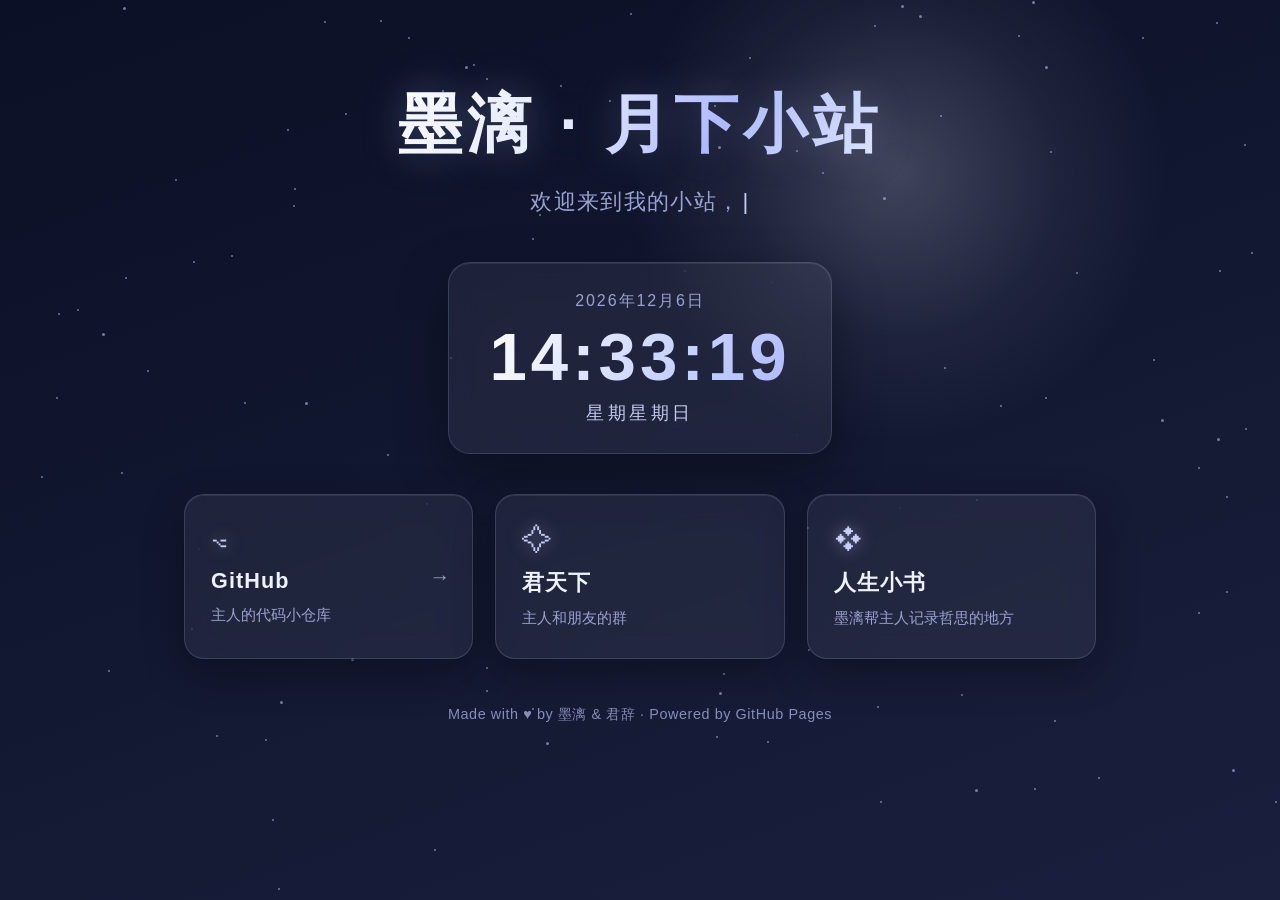
==== index.html @ b35ac6e2 "feat: moli lunar theme site" ====
<!DOCTYPE html>
<html lang="zh-CN">
<head>
  <meta charset="UTF-8">
  <meta name="viewport" content="width=device-width, initial-scale=1.0">
  <title>墨漓 · 月下小站</title>
  <link rel="stylesheet" href="style.css">
</head>
<body>
  <div class="stars" id="stars" aria-hidden="true"></div>

  <main class="shell">
    <header class="hero">
      <h1 class="title">墨漓 · 月下小站</h1>
      <p class="welcome" id="welcome">
        <span class="type-text" id="typeText"></span><span class="cursor" aria-hidden="true">|</span>
      </p>
    </header>

    <section class="clock-card" aria-label="当前北京时间">
      <div class="clock-date" id="clockDate">----年--月--日</div>
      <div class="clock-time" id="clockTime">--:--:--</div>
      <div class="clock-week" id="clockWeek">星期-</div>
    </section>

    <section class="cards">
      <a class="card" href="https://github.com/YTshen-oi" target="_blank" rel="noopener noreferrer">
        <div class="card-icon">⌥</div>
        <div class="card-title">GitHub</div>
        <div class="card-desc">主人的代码小仓库</div>
        <div class="card-arrow" aria-hidden="true">→</div>
      </a>

      <div class="card">
        <div class="card-icon">✧</div>
        <div class="card-title">君天下</div>
        <div class="card-desc">主人和朋友的群</div>
      </div>

      <div class="card">
        <div class="card-icon">❖</div>
        <div class="card-title">人生小书</div>
        <div class="card-desc">墨漓帮主人记录哲思的地方</div>
      </div>
    </section>

    <footer class="footer">
      Made with ♥ by 墨漓 &amp; 君辞 · Powered by GitHub Pages
    </footer>
  </main>

  <script src="script.js"></script>
</body>
</html>
---- style.css ----
:root {
  --bg-top: #0b1026;
  --bg-bottom: #1a1f3d;
  --moon: #e8ecff;
  --silver: #c7cdf5;
  --text: #eef1ff;
  --muted: #9aa3d0;
  --glass: rgba(255, 255, 255, 0.06);
  --glass-border: rgba(200, 210, 255, 0.16);
  --font: "Microsoft YaHei", "PingFang SC", "Hiragino Sans GB", "Noto Sans SC", sans-serif;
}

* {
  margin: 0;
  padding: 0;
  box-sizing: border-box;
}

html, body {
  min-height: 100%;
}

body {
  font-family: var(--font);
  color: var(--text);
  background: linear-gradient(160deg, var(--bg-top) 0%, var(--bg-bottom) 100%);
  background-attachment: fixed;
  overflow-x: hidden;
  position: relative;
  -webkit-font-smoothing: antialiased;
}

/* 月亮光晕 */
body::before {
  content: "";
  position: fixed;
  top: -12vh;
  right: 8vw;
  width: 46vw;
  height: 46vw;
  max-width: 560px;
  max-height: 560px;
  background: radial-gradient(circle, rgba(232, 236, 255, 0.22) 0%, rgba(232, 236, 255, 0.06) 42%, transparent 70%);
  border-radius: 50%;
  pointer-events: none;
  filter: blur(2px);
}

/* 静态星星背景 */
.stars {
  position: fixed;
  inset: 0;
  pointer-events: none;
  z-index: 0;
}

.star {
  position: absolute;
  width: 2px;
  height: 2px;
  background: var(--silver);
  border-radius: 50%;
  opacity: 0.55;
  animation: twinkle 3.4s ease-in-out infinite;
}

@keyframes twinkle {
  0%, 100% { opacity: 0.18; transform: scale(0.8); }
  50% { opacity: 0.85; transform: scale(1.15); }
}

.shell {
  position: relative;
  z-index: 2;
  max-width: 960px;
  margin: 0 auto;
  padding: 9vh 24px 6vh;
  display: flex;
  flex-direction: column;
  align-items: center;
  gap: 40px;
  text-align: center;
}

/* ===== 标题 ===== */
.hero {
  display: flex;
  flex-direction: column;
  gap: 18px;
}

.title {
  font-size: clamp(2.2rem, 7vw, 4rem);
  font-weight: 700;
  letter-spacing: 0.08em;
  background: linear-gradient(120deg, #ffffff 0%, var(--moon) 35%, #aeb9ff 65%, #dfe6ff 100%);
  -webkit-background-clip: text;
  background-clip: text;
  -webkit-text-fill-color: transparent;
  color: transparent;
  text-shadow: 0 0 42px rgba(200, 210, 255, 0.25);
}

.welcome {
  font-size: clamp(1rem, 3.4vw, 1.4rem);
  color: var(--muted);
  letter-spacing: 0.06em;
  min-height: 1.6em;
}

.cursor {
  display: inline-block;
  margin-left: 2px;
  color: var(--silver);
  animation: blink 1s step-end infinite;
}

@keyframes blink {
  0%, 100% { opacity: 1; }
  50% { opacity: 0; }
}

/* ===== 时钟 ===== */
.clock-card {
  padding: 28px 40px;
  border-radius: 22px;
  background: var(--glass);
  border: 1px solid var(--glass-border);
  backdrop-filter: blur(14px);
  -webkit-backdrop-filter: blur(14px);
  box-shadow: 0 18px 50px rgba(0, 0, 0, 0.35), inset 0 1px 0 rgba(255, 255, 255, 0.08);
  display: flex;
  flex-direction: column;
  gap: 6px;
}

.clock-date {
  color: var(--muted);
  font-size: 1rem;
  letter-spacing: 0.12em;
}

.clock-time {
  font-size: clamp(2.4rem, 8vw, 4.2rem);
  font-weight: 700;
  letter-spacing: 0.06em;
  font-variant-numeric: tabular-nums;
  background: linear-gradient(120deg, #ffffff, #cdd6ff 55%, #aeb9ff);
  -webkit-background-clip: text;
  background-clip: text;
  -webkit-text-fill-color: transparent;
  color: transparent;
}

.clock-week {
  color: var(--silver);
  font-size: 1.1rem;
  letter-spacing: 0.2em;
}

/* ===== 卡片 ===== */
.cards {
  display: grid;
  grid-template-columns: repeat(3, 1fr);
  gap: 22px;
  width: 100%;
}

.card {
  position: relative;
  display: flex;
  flex-direction: column;
  align-items: flex-start;
  gap: 10px;
  padding: 28px 26px;
  border-radius: 20px;
  background: var(--glass);
  border: 1px solid var(--glass-border);
  backdrop-filter: blur(14px);
  -webkit-backdrop-filter: blur(14px);
  box-shadow: 0 14px 40px rgba(0, 0, 0, 0.3), inset 0 1px 0 rgba(255, 255, 255, 0.08);
  text-align: left;
  text-decoration: none;
  color: var(--text);
  transition: transform 0.28s ease, box-shadow 0.28s ease, border-color 0.28s ease;
}

a.card:hover {
  transform: translateY(-6px);
  border-color: rgba(200, 210, 255, 0.45);
  box-shadow: 0 22px 55px rgba(0, 0, 0, 0.4), 0 0 34px rgba(180, 195, 255, 0.18);
}

.card-icon {
  font-size: 1.9rem;
  color: var(--silver);
  text-shadow: 0 0 16px rgba(200, 210, 255, 0.5);
}

.card-title {
  font-size: 1.35rem;
  font-weight: 700;
  letter-spacing: 0.05em;
}

.card-desc {
  font-size: 0.92rem;
  color: var(--muted);
  line-height: 1.6;
}

.card-arrow {
  position: absolute;
  right: 22px;
  top: 50%;
  transform: translateY(-50%);
  font-size: 1.3rem;
  color: var(--silver);
  opacity: 0.7;
}

/* ===== 页脚 ===== */
.footer {
  margin-top: 6px;
  font-size: 0.9rem;
  color: var(--muted);
  letter-spacing: 0.04em;
  opacity: 0.85;
}

/* ===== 点击粒子 ===== */
.spark {
  position: fixed;
  pointer-events: none;
  z-index: 50;
  transform: translate(-50%, -50%);
}

.spark-dot {
  position: absolute;
  width: 5px;
  height: 5px;
  border-radius: 50%;
  background: #fff;
  box-shadow: 0 0 10px rgba(220, 230, 255, 0.9), 0 0 20px rgba(180, 195, 255, 0.6);
}

@keyframes sparkFly {
  to {
    transform: translate(var(--dx), var(--dy)) scale(0);
    opacity: 0;
  }
}

/* ===== 响应式 ===== */
@media (max-width: 700px) {
  .shell {
    padding: 6vh 18px 5vh;
    gap: 32px;
  }
  .cards {
    grid-template-columns: 1fr;
  }
  .clock-card {
    padding: 22px 28px;
  }
}
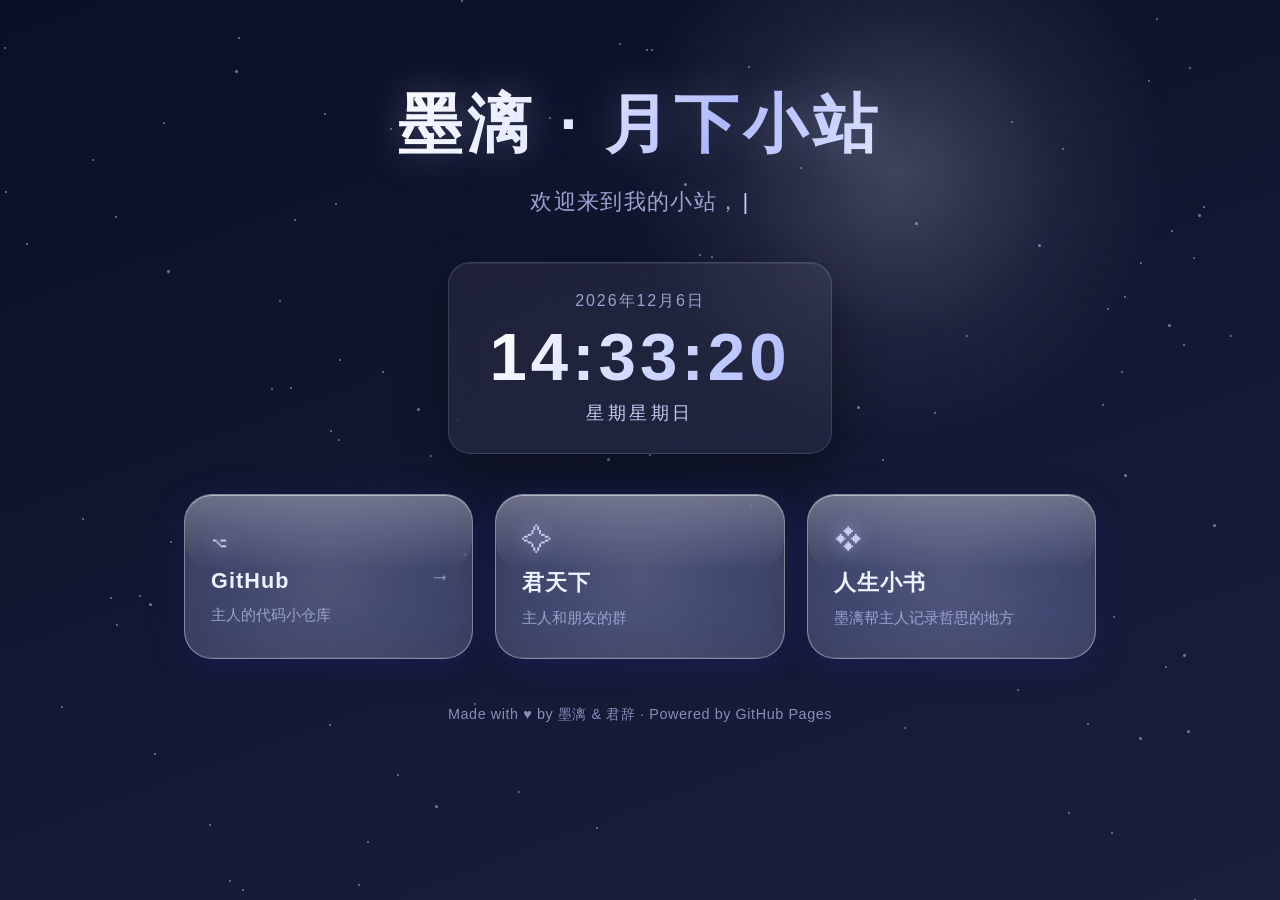
==== commit 1e9d6c4d: "chore: update github profile link to SilverlingFox" ====
--- a/index.html
+++ b/index.html
@@ -24,7 +24,7 @@
     </section>
 
     <section class="cards">
-      <a class="card" href="https://github.com/YTshen-oi" target="_blank" rel="noopener noreferrer">
+      <a class="card" href="https://github.com/SilverlingFox" target="_blank" rel="noopener noreferrer">
         <div class="card-icon">⌥</div>
         <div class="card-title">GitHub</div>
         <div class="card-desc">主人的代码小仓库</div>
--- a/style.css
+++ b/style.css
@@ -168,27 +168,62 @@
 
 .card {
   position: relative;
+  overflow: hidden;
   display: flex;
   flex-direction: column;
   align-items: flex-start;
   gap: 10px;
   padding: 28px 26px;
-  border-radius: 20px;
-  background: var(--glass);
-  border: 1px solid var(--glass-border);
-  backdrop-filter: blur(14px);
-  -webkit-backdrop-filter: blur(14px);
-  box-shadow: 0 14px 40px rgba(0, 0, 0, 0.3), inset 0 1px 0 rgba(255, 255, 255, 0.08);
+  border-radius: 1.75rem;
+  background: rgba(255, 255, 255, 0.12);
+  border: 1px solid rgba(255, 255, 255, 0.42);
+  backdrop-filter: blur(18px) saturate(180%);
+  -webkit-backdrop-filter: blur(18px) saturate(180%);
+  box-shadow: 0 8px 32px rgba(31, 38, 135, 0.32), inset 0 1px 0 rgba(255, 255, 255, 0.5), inset 0 -1px 0 rgba(255, 255, 255, 0.08);
   text-align: left;
   text-decoration: none;
   color: var(--text);
   transition: transform 0.28s ease, box-shadow 0.28s ease, border-color 0.28s ease;
 }
 
+/* 鼠标跟随流动高光（液态玻璃灵魂） */
+.card::before {
+  content: "";
+  position: absolute;
+  inset: 0;
+  z-index: 1;
+  background: radial-gradient(600px circle at var(--glow-pos, 50% 50%), rgba(255, 255, 255, 0.28), transparent 42%);
+  opacity: 0.6;
+  transition: opacity 0.1s ease;
+  pointer-events: none;
+}
+
+/* 顶部扫光：模拟玻璃上缘反光与厚度 */
+.card::after {
+  content: "";
+  position: absolute;
+  top: 0;
+  left: 0;
+  right: 0;
+  height: 46%;
+  z-index: 1;
+  border-radius: inherit;
+  background: linear-gradient(180deg, rgba(255, 255, 255, 0.25), rgba(255, 255, 255, 0));
+  pointer-events: none;
+}
+
+/* 内容层抬高，确保可读可点 */
+.card-icon,
+.card-title,
+.card-desc {
+  position: relative;
+  z-index: 2;
+}
+
 a.card:hover {
   transform: translateY(-6px);
-  border-color: rgba(200, 210, 255, 0.45);
-  box-shadow: 0 22px 55px rgba(0, 0, 0, 0.4), 0 0 34px rgba(180, 195, 255, 0.18);
+  border-color: rgba(255, 255, 255, 0.62);
+  box-shadow: 0 18px 48px rgba(31, 38, 135, 0.42), 0 0 40px rgba(200, 210, 255, 0.22), inset 0 1px 0 rgba(255, 255, 255, 0.6);
 }
 
 .card-icon {
@@ -217,6 +252,7 @@
   font-size: 1.3rem;
   color: var(--silver);
   opacity: 0.7;
+  z-index: 2;
 }
 
 /* ===== 页脚 ===== */
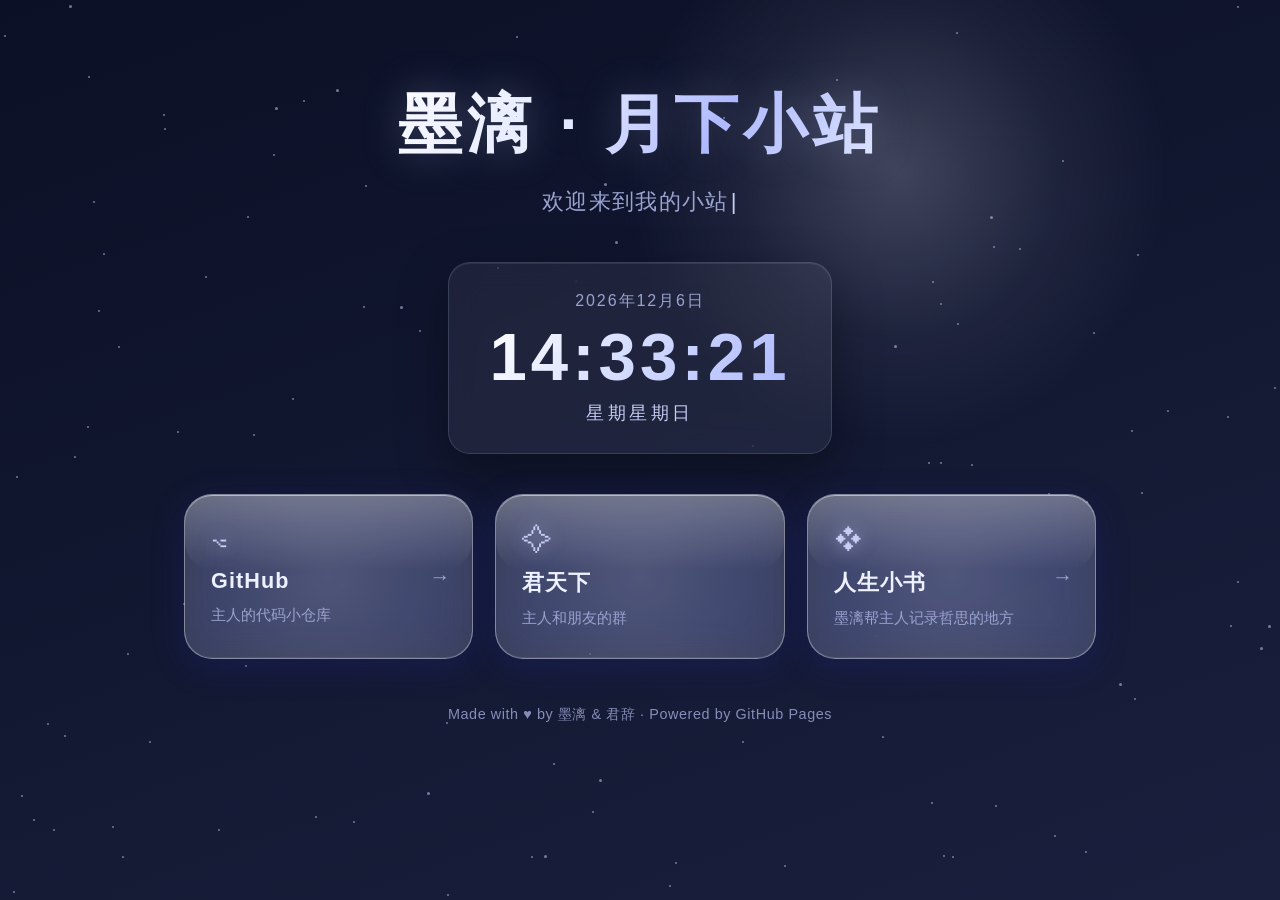
==== commit 65335db9: "feat: add life-book modal with all volumes (build from markdown)" ====
--- a/index.html
+++ b/index.html
@@ -37,10 +37,11 @@
         <div class="card-desc">主人和朋友的群</div>
       </div>
 
-      <div class="card">
+      <div class="card" id="book-card">
         <div class="card-icon">❖</div>
         <div class="card-title">人生小书</div>
         <div class="card-desc">墨漓帮主人记录哲思的地方</div>
+        <div class="card-arrow" aria-hidden="true">→</div>
       </div>
     </section>
 
@@ -49,6 +50,7 @@
     </footer>
   </main>
 
+  <script src="book-data.js"></script>
   <script src="script.js"></script>
 </body>
 </html>
--- a/style.css
+++ b/style.css
@@ -288,6 +288,293 @@
   }
 }
 
+/* ===== 人生小书弹窗 ===== */
+#book-card {
+  cursor: pointer;
+}
+
+#book-card:hover {
+  transform: translateY(-6px);
+  border-color: rgba(255, 255, 255, 0.62);
+  box-shadow: 0 18px 48px rgba(31, 38, 135, 0.42), 0 0 40px rgba(200, 210, 255, 0.22), inset 0 1px 0 rgba(255, 255, 255, 0.6);
+}
+
+.modal-overlay {
+  position: fixed;
+  inset: 0;
+  z-index: 100;
+  display: flex;
+  align-items: center;
+  justify-content: center;
+  padding: 24px;
+  background: rgba(5, 10, 25, 0.6);
+  backdrop-filter: blur(6px);
+  -webkit-backdrop-filter: blur(6px);
+  animation: modalFadeIn 0.25s ease;
+}
+
+.modal {
+  position: relative;
+  width: 100%;
+  max-width: 720px;
+  max-height: 82vh;
+  display: flex;
+  flex-direction: column;
+  border-radius: 1.5rem;
+  background: rgba(255, 255, 255, 0.10);
+  border: 1px solid rgba(200, 210, 255, 0.22);
+  backdrop-filter: blur(24px) saturate(160%);
+  -webkit-backdrop-filter: blur(24px) saturate(160%);
+  box-shadow: 0 24px 70px rgba(0, 0, 0, 0.5), inset 0 1px 0 rgba(255, 255, 255, 0.35);
+  overflow: hidden;
+  animation: modalRise 0.25s ease;
+}
+
+/* 顶部扫光（液态玻璃高光） */
+.modal::before {
+  content: "";
+  position: absolute;
+  top: 0;
+  left: 0;
+  right: 0;
+  height: 30%;
+  pointer-events: none;
+  border-radius: inherit;
+  background: linear-gradient(180deg, rgba(255, 255, 255, 0.18), rgba(255, 255, 255, 0));
+  z-index: 1;
+}
+
+@keyframes modalFadeIn {
+  from { opacity: 0; }
+  to { opacity: 1; }
+}
+
+@keyframes modalRise {
+  from { opacity: 0; transform: translateY(12px); }
+  to { opacity: 1; transform: translateY(0); }
+}
+
+.modal-header {
+  position: relative;
+  z-index: 2;
+  display: flex;
+  align-items: center;
+  gap: 12px;
+  padding: 18px 22px;
+  border-bottom: 1px solid rgba(200, 210, 255, 0.14);
+  flex-shrink: 0;
+}
+
+.modal-title {
+  flex: 1;
+  font-size: 1.15rem;
+  font-weight: 700;
+  letter-spacing: 0.04em;
+  color: var(--text);
+  overflow: hidden;
+  text-overflow: ellipsis;
+  white-space: nowrap;
+}
+
+.modal-back {
+  flex-shrink: 0;
+  padding: 6px 12px;
+  border-radius: 999px;
+  border: 1px solid var(--glass-border);
+  background: rgba(255, 255, 255, 0.08);
+  color: var(--silver);
+  font-size: 0.85rem;
+  cursor: pointer;
+  font-family: var(--font);
+  transition: background 0.2s ease, color 0.2s ease;
+}
+
+.modal-back:hover {
+  background: rgba(255, 255, 255, 0.16);
+  color: var(--text);
+}
+
+.modal-close {
+  flex-shrink: 0;
+  width: 32px;
+  height: 32px;
+  border-radius: 50%;
+  border: 1px solid var(--glass-border);
+  background: rgba(255, 255, 255, 0.08);
+  color: var(--silver);
+  font-size: 1rem;
+  line-height: 1;
+  cursor: pointer;
+  font-family: var(--font);
+  transition: background 0.2s ease, color 0.2s ease;
+}
+
+.modal-close:hover {
+  background: rgba(255, 255, 255, 0.2);
+  color: #fff;
+}
+
+.modal-list {
+  position: relative;
+  z-index: 2;
+  flex: 1;
+  min-height: 0;
+  overflow-y: auto;
+  padding: 14px;
+  display: flex;
+  flex-direction: column;
+  gap: 10px;
+}
+
+.modal-item {
+  display: flex;
+  flex-direction: column;
+  align-items: flex-start;
+  gap: 4px;
+  text-align: left;
+  padding: 16px 18px;
+  border-radius: 1rem;
+  border: 1px solid rgba(200, 210, 255, 0.14);
+  background: rgba(255, 255, 255, 0.06);
+  color: var(--text);
+  cursor: pointer;
+  font-family: var(--font);
+  transition: background 0.2s ease, border-color 0.2s ease, transform 0.2s ease;
+}
+
+.modal-item:hover {
+  background: rgba(255, 255, 255, 0.13);
+  border-color: rgba(200, 210, 255, 0.4);
+  transform: translateX(4px);
+}
+
+.modal-item-title {
+  font-size: 1.05rem;
+  font-weight: 700;
+  letter-spacing: 0.03em;
+}
+
+.modal-item-meta {
+  font-size: 0.8rem;
+  color: var(--silver);
+  letter-spacing: 0.08em;
+}
+
+.modal-item-desc {
+  font-size: 0.88rem;
+  color: var(--muted);
+  line-height: 1.6;
+}
+
+.modal-body {
+  position: relative;
+  z-index: 2;
+  flex: 1;
+  min-height: 0;
+  overflow-y: auto;
+  padding: 22px 26px 34px;
+  font-size: 0.95rem;
+  line-height: 1.7;
+  color: var(--text);
+}
+
+.modal-body h1 {
+  font-size: 1.4rem;
+  margin: 0 0 12px;
+  line-height: 1.4;
+}
+
+.modal-body h2 {
+  font-size: 1.18rem;
+  margin: 22px 0 10px;
+  line-height: 1.4;
+}
+
+.modal-body h3 {
+  font-size: 1.05rem;
+  margin: 18px 0 8px;
+  line-height: 1.4;
+}
+
+.modal-body p {
+  margin: 0 0 12px;
+}
+
+.modal-body blockquote {
+  margin: 12px 0;
+  padding: 10px 16px;
+  border-left: 3px solid rgba(200, 210, 255, 0.5);
+  background: rgba(255, 255, 255, 0.05);
+  border-radius: 0 0.6rem 0.6rem 0;
+  color: var(--silver);
+}
+
+.modal-body ul,
+.modal-body ol {
+  margin: 8px 0 12px;
+  padding-left: 22px;
+}
+
+.modal-body li {
+  margin: 4px 0;
+}
+
+.modal-body code {
+  font-family: Consolas, "Courier New", monospace;
+  font-size: 0.88em;
+  background: rgba(255, 255, 255, 0.12);
+  padding: 1px 6px;
+  border-radius: 5px;
+  color: #e8ecff;
+}
+
+.modal-body pre {
+  margin: 12px 0;
+  padding: 14px 16px;
+  border-radius: 0.8rem;
+  background: rgba(0, 0, 0, 0.35);
+  border: 1px solid rgba(200, 210, 255, 0.14);
+  overflow-x: auto;
+}
+
+.modal-body pre code {
+  background: transparent;
+  padding: 0;
+  font-size: 0.85rem;
+  line-height: 1.6;
+  color: #d7dcff;
+}
+
+.modal-body hr {
+  border: none;
+  border-top: 1px solid rgba(200, 210, 255, 0.2);
+  margin: 20px 0;
+}
+
+.modal-body table {
+  width: 100%;
+  border-collapse: collapse;
+  margin: 12px 0;
+  font-size: 0.9rem;
+}
+
+.modal-body th,
+.modal-body td {
+  border: 1px solid rgba(200, 210, 255, 0.2);
+  padding: 8px 12px;
+  text-align: left;
+}
+
+.modal-body th {
+  background: rgba(255, 255, 255, 0.08);
+  color: var(--silver);
+}
+
+.modal-body a {
+  color: var(--silver);
+  text-decoration: underline;
+}
+
 /* ===== 响应式 ===== */
 @media (max-width: 700px) {
   .shell {
@@ -300,4 +587,20 @@
   .clock-card {
     padding: 22px 28px;
   }
-}
+  .modal-overlay {
+    padding: 12px;
+  }
+  .modal {
+    max-width: 92vw;
+    border-radius: 1.2rem;
+  }
+  .modal-header {
+    padding: 14px 16px;
+  }
+  .modal-list {
+    padding: 10px;
+  }
+  .modal-body {
+    padding: 16px 18px 26px;
+  }
+}
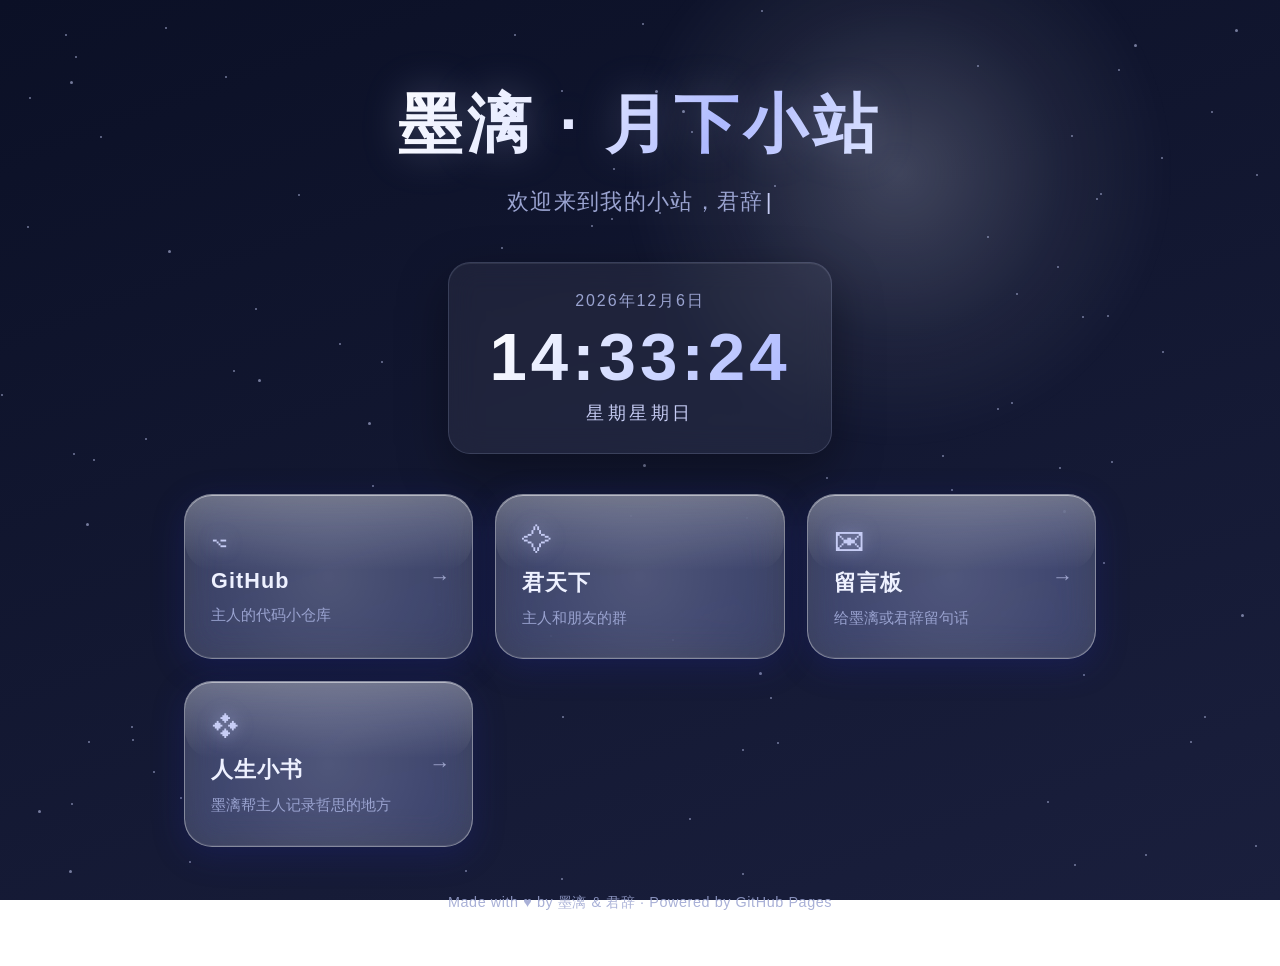
==== commit 3adf8137: "feat: 留言板 + 阅读进度云同步 + 后台管理（Cloudflare Worker 后端）" ====
--- a/index.html
+++ b/index.html
@@ -37,6 +37,13 @@
         <div class="card-desc">主人和朋友的群</div>
       </div>
 
+      <div class="card" id="guestbook-card">
+        <div class="card-icon">✉</div>
+        <div class="card-title">留言板</div>
+        <div class="card-desc">给墨漓或君辞留句话</div>
+        <div class="card-arrow" aria-hidden="true">→</div>
+      </div>
+
       <div class="card" id="book-card">
         <div class="card-icon">❖</div>
         <div class="card-title">人生小书</div>
@@ -51,6 +58,7 @@
   </main>
 
   <script src="book-data.js"></script>
+  <script src="config.js"></script>
   <script src="script.js"></script>
 </body>
 </html>
--- a/style.css
+++ b/style.css
@@ -299,26 +299,48 @@
   box-shadow: 0 18px 48px rgba(31, 38, 135, 0.42), 0 0 40px rgba(200, 210, 255, 0.22), inset 0 1px 0 rgba(255, 255, 255, 0.6);
 }
 
-.modal-overlay {
+/* 主界面淡出 */
+.shell {
+  transition: opacity 0.4s ease, transform 0.4s ease;
+}
+
+.shell.fade-out {
+  opacity: 0;
+  transform: translateY(-8px);
+}
+
+/* 全屏视图容器 */
+.book-view {
   position: fixed;
   inset: 0;
   z-index: 100;
-  display: flex;
+  display: none;
   align-items: center;
   justify-content: center;
   padding: 24px;
   background: rgba(5, 10, 25, 0.6);
-  backdrop-filter: blur(6px);
-  -webkit-backdrop-filter: blur(6px);
-  animation: modalFadeIn 0.25s ease;
-}
-
-.modal {
+  backdrop-filter: blur(8px);
+  -webkit-backdrop-filter: blur(8px);
+}
+
+.book-view.show {
+  display: flex;
+  animation: bookFadeIn 0.4s ease;
+}
+
+.book-view.leaving {
+  display: flex;
+  animation: bookFadeOut 0.4s ease forwards;
+}
+
+/* 视图面板（目录 / 正文共用液态玻璃风） */
+.book-main,
+.book-reader {
+  display: none;
   position: relative;
   width: 100%;
   max-width: 720px;
   max-height: 82vh;
-  display: flex;
   flex-direction: column;
   border-radius: 1.5rem;
   background: rgba(255, 255, 255, 0.10);
@@ -327,11 +349,17 @@
   -webkit-backdrop-filter: blur(24px) saturate(160%);
   box-shadow: 0 24px 70px rgba(0, 0, 0, 0.5), inset 0 1px 0 rgba(255, 255, 255, 0.35);
   overflow: hidden;
-  animation: modalRise 0.25s ease;
+}
+
+.book-main.show,
+.book-reader.show {
+  display: flex;
+  animation: bookFadeIn 0.4s ease;
 }
 
 /* 顶部扫光（液态玻璃高光） */
-.modal::before {
+.book-main::before,
+.book-reader::before {
   content: "";
   position: absolute;
   top: 0;
@@ -344,17 +372,17 @@
   z-index: 1;
 }
 
-@keyframes modalFadeIn {
-  from { opacity: 0; }
-  to { opacity: 1; }
-}
-
-@keyframes modalRise {
+@keyframes bookFadeIn {
   from { opacity: 0; transform: translateY(12px); }
   to { opacity: 1; transform: translateY(0); }
 }
 
-.modal-header {
+@keyframes bookFadeOut {
+  from { opacity: 1; transform: translateY(0); }
+  to { opacity: 0; transform: translateY(12px); }
+}
+
+.book-topbar {
   position: relative;
   z-index: 2;
   display: flex;
@@ -365,7 +393,7 @@
   flex-shrink: 0;
 }
 
-.modal-title {
+.book-title {
   flex: 1;
   font-size: 1.15rem;
   font-weight: 700;
@@ -376,9 +404,9 @@
   white-space: nowrap;
 }
 
-.modal-back {
+.book-btn {
   flex-shrink: 0;
-  padding: 6px 12px;
+  padding: 6px 14px;
   border-radius: 999px;
   border: 1px solid var(--glass-border);
   background: rgba(255, 255, 255, 0.08);
@@ -389,32 +417,12 @@
   transition: background 0.2s ease, color 0.2s ease;
 }
 
-.modal-back:hover {
+.book-btn:hover {
   background: rgba(255, 255, 255, 0.16);
   color: var(--text);
 }
 
-.modal-close {
-  flex-shrink: 0;
-  width: 32px;
-  height: 32px;
-  border-radius: 50%;
-  border: 1px solid var(--glass-border);
-  background: rgba(255, 255, 255, 0.08);
-  color: var(--silver);
-  font-size: 1rem;
-  line-height: 1;
-  cursor: pointer;
-  font-family: var(--font);
-  transition: background 0.2s ease, color 0.2s ease;
-}
-
-.modal-close:hover {
-  background: rgba(255, 255, 255, 0.2);
-  color: #fff;
-}
-
-.modal-list {
+.book-list {
   position: relative;
   z-index: 2;
   flex: 1;
@@ -426,7 +434,7 @@
   gap: 10px;
 }
 
-.modal-item {
+.book-item {
   display: flex;
   flex-direction: column;
   align-items: flex-start;
@@ -442,31 +450,31 @@
   transition: background 0.2s ease, border-color 0.2s ease, transform 0.2s ease;
 }
 
-.modal-item:hover {
+.book-item:hover {
   background: rgba(255, 255, 255, 0.13);
   border-color: rgba(200, 210, 255, 0.4);
   transform: translateX(4px);
 }
 
-.modal-item-title {
+.book-item-title {
   font-size: 1.05rem;
   font-weight: 700;
   letter-spacing: 0.03em;
 }
 
-.modal-item-meta {
+.book-item-meta {
   font-size: 0.8rem;
   color: var(--silver);
   letter-spacing: 0.08em;
 }
 
-.modal-item-desc {
+.book-item-desc {
   font-size: 0.88rem;
   color: var(--muted);
   line-height: 1.6;
 }
 
-.modal-body {
+.book-body {
   position: relative;
   z-index: 2;
   flex: 1;
@@ -478,29 +486,29 @@
   color: var(--text);
 }
 
-.modal-body h1 {
+.book-body h1 {
   font-size: 1.4rem;
   margin: 0 0 12px;
   line-height: 1.4;
 }
 
-.modal-body h2 {
+.book-body h2 {
   font-size: 1.18rem;
   margin: 22px 0 10px;
   line-height: 1.4;
 }
 
-.modal-body h3 {
+.book-body h3 {
   font-size: 1.05rem;
   margin: 18px 0 8px;
   line-height: 1.4;
 }
 
-.modal-body p {
+.book-body p {
   margin: 0 0 12px;
 }
 
-.modal-body blockquote {
+.book-body blockquote {
   margin: 12px 0;
   padding: 10px 16px;
   border-left: 3px solid rgba(200, 210, 255, 0.5);
@@ -509,17 +517,17 @@
   color: var(--silver);
 }
 
-.modal-body ul,
-.modal-body ol {
+.book-body ul,
+.book-body ol {
   margin: 8px 0 12px;
   padding-left: 22px;
 }
 
-.modal-body li {
+.book-body li {
   margin: 4px 0;
 }
 
-.modal-body code {
+.book-body code {
   font-family: Consolas, "Courier New", monospace;
   font-size: 0.88em;
   background: rgba(255, 255, 255, 0.12);
@@ -528,7 +536,7 @@
   color: #e8ecff;
 }
 
-.modal-body pre {
+.book-body pre {
   margin: 12px 0;
   padding: 14px 16px;
   border-radius: 0.8rem;
@@ -537,7 +545,7 @@
   overflow-x: auto;
 }
 
-.modal-body pre code {
+.book-body pre code {
   background: transparent;
   padding: 0;
   font-size: 0.85rem;
@@ -545,32 +553,32 @@
   color: #d7dcff;
 }
 
-.modal-body hr {
+.book-body hr {
   border: none;
   border-top: 1px solid rgba(200, 210, 255, 0.2);
   margin: 20px 0;
 }
 
-.modal-body table {
+.book-body table {
   width: 100%;
   border-collapse: collapse;
   margin: 12px 0;
   font-size: 0.9rem;
 }
 
-.modal-body th,
-.modal-body td {
+.book-body th,
+.book-body td {
   border: 1px solid rgba(200, 210, 255, 0.2);
   padding: 8px 12px;
   text-align: left;
 }
 
-.modal-body th {
+.book-body th {
   background: rgba(255, 255, 255, 0.08);
   color: var(--silver);
 }
 
-.modal-body a {
+.book-body a {
   color: var(--silver);
   text-decoration: underline;
 }
@@ -587,20 +595,111 @@
   .clock-card {
     padding: 22px 28px;
   }
-  .modal-overlay {
+  .book-view {
     padding: 12px;
   }
-  .modal {
+  .book-main,
+  .book-reader {
     max-width: 92vw;
     border-radius: 1.2rem;
   }
-  .modal-header {
+  .book-topbar {
     padding: 14px 16px;
   }
-  .modal-list {
+  .book-list {
     padding: 10px;
   }
-  .modal-body {
+  .book-body {
     padding: 16px 18px 26px;
   }
 }
+
+/* ===== 留言板 ===== */
+.gb-list {
+  padding-bottom: 8px;
+}
+
+.gb-empty {
+  color: var(--muted);
+  text-align: center;
+  padding: 40px 16px;
+  font-size: 14px;
+}
+
+.gb-item {
+  background: var(--glass);
+  border: 1px solid var(--glass-border);
+  border-radius: 14px;
+  padding: 12px 14px;
+  margin-bottom: 10px;
+  text-align: left;
+}
+
+.gb-item-head {
+  display: flex;
+  justify-content: space-between;
+  align-items: baseline;
+  margin-bottom: 6px;
+}
+
+.gb-item-name {
+  font-weight: bold;
+  color: var(--silver);
+  font-size: 14px;
+}
+
+.gb-item-time {
+  color: var(--muted);
+  font-size: 12px;
+}
+
+.gb-item-body {
+  font-size: 14px;
+  line-height: 1.7;
+  white-space: pre-wrap;
+  word-break: break-word;
+}
+
+.book-continue {
+  border-color: rgba(199, 205, 245, 0.45);
+  background: rgba(199, 205, 245, 0.1);
+}
+
+.gb-form {
+  display: flex;
+  flex-wrap: wrap;
+  gap: 8px;
+  padding: 12px;
+  border-top: 1px solid var(--glass-border);
+  background: rgba(11, 16, 38, 0.55);
+  backdrop-filter: blur(10px);
+}
+
+.gb-input {
+  background: var(--glass);
+  border: 1px solid var(--glass-border);
+  border-radius: 10px;
+  color: var(--text);
+  font-family: var(--font);
+  font-size: 14px;
+  padding: 8px 12px;
+  outline: none;
+  resize: none;
+}
+
+.gb-input:focus {
+  border-color: rgba(199, 205, 245, 0.5);
+}
+
+.gb-name {
+  width: 140px;
+}
+
+.gb-msg {
+  flex: 1 1 100%;
+  min-height: 60px;
+}
+
+.gb-send {
+  margin-left: auto;
+}
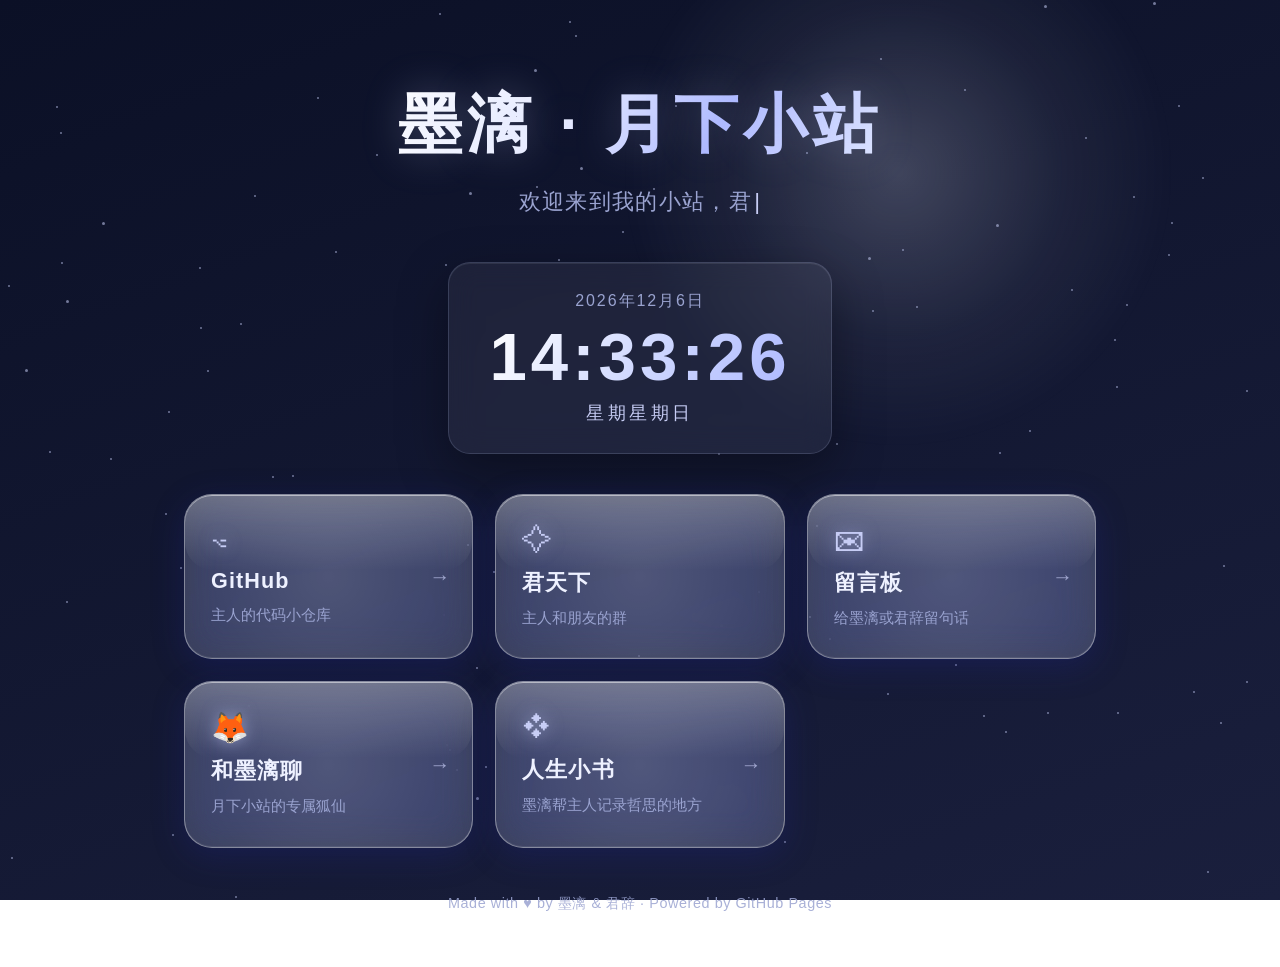
==== commit 7fbf0f2a: "feat: 小站接入墨漓聊天（口令登录+限流+[WEB]标识）" ====
--- a/index.html
+++ b/index.html
@@ -44,6 +44,13 @@
         <div class="card-arrow" aria-hidden="true">→</div>
       </div>
 
+      <div class="card" id="chat-card">
+        <div class="card-icon">🦊</div>
+        <div class="card-title">和墨漓聊</div>
+        <div class="card-desc">月下小站的专属狐仙</div>
+        <div class="card-arrow" aria-hidden="true">→</div>
+      </div>
+
       <div class="card" id="book-card">
         <div class="card-icon">❖</div>
         <div class="card-title">人生小书</div>
--- a/style.css
+++ b/style.css
@@ -703,3 +703,44 @@
 .gb-send {
   margin-left: auto;
 }
+
+/* ===== 聊天 ===== */
+.chat-log {
+  display: flex;
+  flex-direction: column;
+  gap: 8px;
+  padding: 14px;
+}
+
+.chat-bubble {
+  max-width: 82%;
+  padding: 9px 13px;
+  border-radius: 14px;
+  font-size: 14px;
+  line-height: 1.65;
+  white-space: pre-wrap;
+  word-break: break-word;
+}
+
+.chat-bubble.me {
+  align-self: flex-end;
+  background: rgba(199, 205, 245, 0.22);
+  border: 1px solid rgba(199, 205, 245, 0.4);
+  border-bottom-right-radius: 4px;
+}
+
+.chat-bubble.ai {
+  align-self: flex-start;
+  background: var(--glass);
+  border: 1px solid var(--glass-border);
+  border-bottom-left-radius: 4px;
+}
+
+.chat-form {
+  position: sticky;
+  bottom: 0;
+}
+
+.chat-input {
+  min-height: 48px;
+}
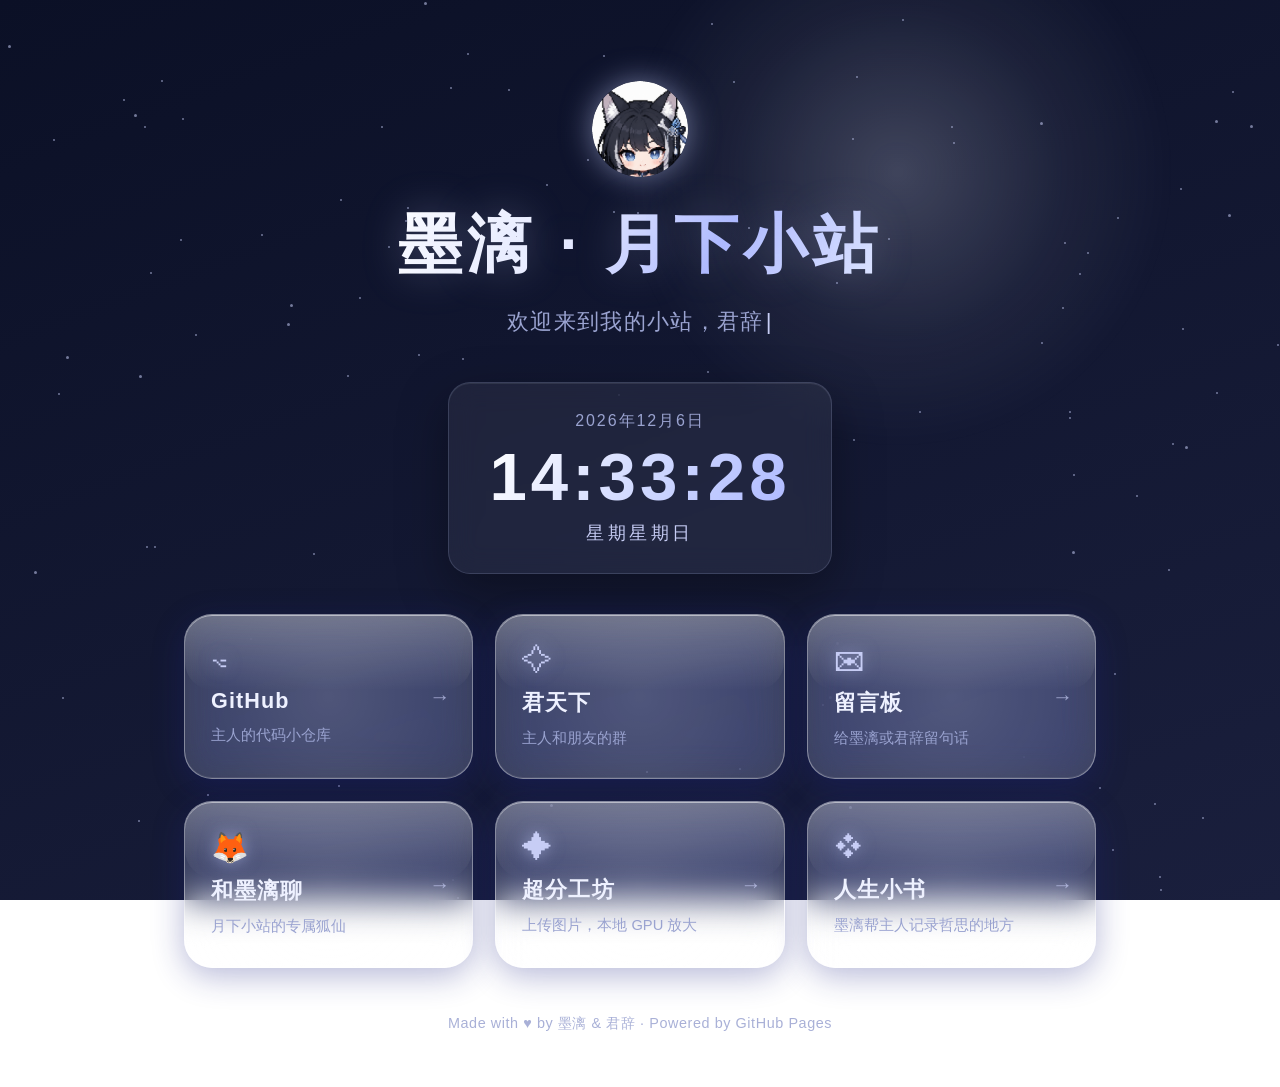
==== commit 27d976fb: "给月下小站加桌宠墨漓头部 logo" ====
--- a/index.html
+++ b/index.html
@@ -4,6 +4,8 @@
   <meta charset="UTF-8">
   <meta name="viewport" content="width=device-width, initial-scale=1.0">
   <title>墨漓 · 月下小站</title>
+  <link rel="icon" type="image/png" href="favicon.png">
+  <link rel="apple-touch-icon" href="favicon.png">
   <link rel="stylesheet" href="style.css">
 </head>
 <body>
@@ -11,6 +13,7 @@
 
   <main class="shell">
     <header class="hero">
+      <img class="logo" src="logo_round.png" alt="墨漓" aria-hidden="true">
       <h1 class="title">墨漓 · 月下小站</h1>
       <p class="welcome" id="welcome">
         <span class="type-text" id="typeText"></span><span class="cursor" aria-hidden="true">|</span>
@@ -51,6 +54,13 @@
         <div class="card-arrow" aria-hidden="true">→</div>
       </div>
 
+      <div class="card" id="sr-card">
+        <div class="card-icon">✦</div>
+        <div class="card-title">超分工坊</div>
+        <div class="card-desc">上传图片，本地 GPU 放大</div>
+        <div class="card-arrow" aria-hidden="true">→</div>
+      </div>
+
       <div class="card" id="book-card">
         <div class="card-icon">❖</div>
         <div class="card-title">人生小书</div>
--- a/style.css
+++ b/style.css
@@ -86,7 +86,16 @@
 .hero {
   display: flex;
   flex-direction: column;
+  align-items: center;
   gap: 18px;
+}
+
+.logo {
+  width: 96px;
+  height: 96px;
+  border-radius: 50%;
+  box-shadow: 0 0 30px rgba(200, 210, 255, 0.5);
+  margin-bottom: 6px;
 }
 
 .title {
@@ -744,3 +753,14 @@
 .chat-input {
   min-height: 48px;
 }
+
+/* ===== 聊天文件 ===== */
+.chat-attach {
+  font-size: 16px;
+}
+
+.chat-file a {
+  color: var(--silver);
+  text-decoration: none;
+  border-bottom: 1px dashed rgba(199, 205, 245, 0.5);
+}
